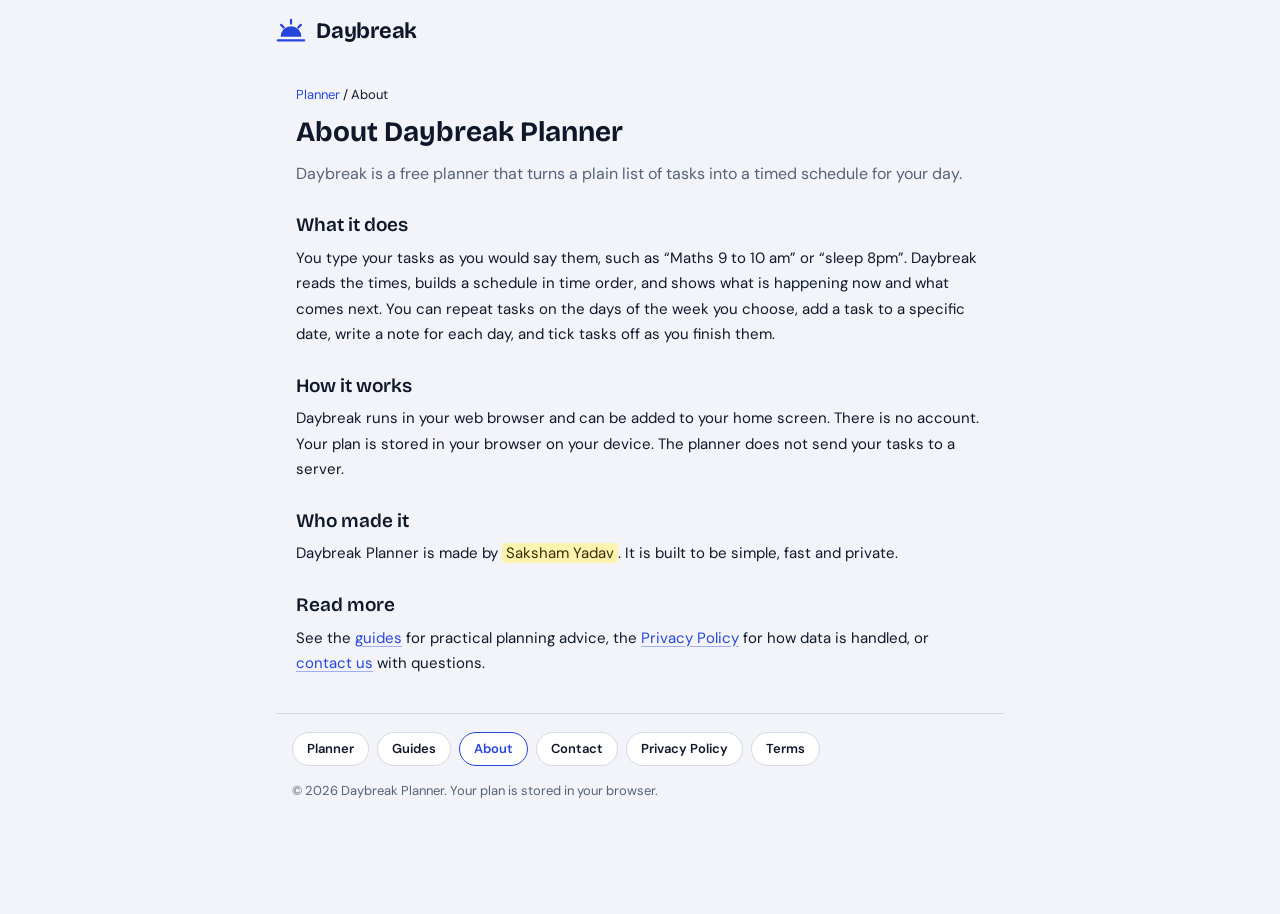
==== about.html @ 45170134 "Add files via upload" ====
<!doctype html>
<html lang="en">
<head>
<meta charset="utf-8">
<meta name="viewport" content="width=device-width,initial-scale=1,viewport-fit=cover">
<title>About · Daybreak Planner</title>
<meta name="description" content="About Daybreak Planner: a free daily planner that turns your tasks into a timed schedule with reminders.">
<meta name="robots" content="index, follow, max-image-preview:large">
<meta name="application-name" content="Daybreak">
<meta name="theme-color" content="#F2F4F9">
<link rel="canonical" href="https://saksham744-y.github.io/about.html">
<meta property="og:type" content="website">
<meta property="og:site_name" content="Daybreak Planner">
<meta property="og:title" content="About">
<meta property="og:description" content="About Daybreak Planner: a free daily planner that turns your tasks into a timed schedule with reminders.">
<meta property="og:url" content="https://saksham744-y.github.io/about.html">
<meta property="og:image" content="https://saksham744-y.github.io/icons/icon-512.png">
<meta name="twitter:card" content="summary">
<meta name="twitter:title" content="About">
<meta name="twitter:description" content="About Daybreak Planner: a free daily planner that turns your tasks into a timed schedule with reminders.">
<link rel="manifest" href="manifest.webmanifest">
<link rel="icon" href="icons/favicon.svg" type="image/svg+xml">
<link rel="apple-touch-icon" href="icons/apple-touch-icon.png">
<link rel="preconnect" href="https://fonts.googleapis.com">
<link rel="preconnect" href="https://fonts.gstatic.com" crossorigin>
<link rel="stylesheet" href="https://fonts.googleapis.com/css2?family=Bricolage+Grotesque:opsz,wght@12..96,600;12..96,700&family=DM+Sans:wght@400;500;600&family=IBM+Plex+Mono:wght@400;500&display=swap">
<script src="js/theme.js"></script>
<link rel="stylesheet" href="css/app.css">
</head>
<body>
<div class="app">
<header class="top">
  <a class="brand" href="index.html" style="text-decoration:none;color:inherit"><svg viewBox="0 0 32 32" aria-hidden="true"><path d="M5 22a11 11 0 0 1 22 0z" fill="currentColor"/><path d="M2 26h28" stroke="currentColor" stroke-width="2.4" stroke-linecap="round" fill="none"/><path d="M16 4v4M5.5 9.5l2.8 2.8M26.5 9.5l-2.8 2.8" stroke="currentColor" stroke-width="2.4" stroke-linecap="round" fill="none"/></svg><span>Daybreak</span></a>
</header>
<main class="page">
<p class="crumbs"><a href="index.html">Planner</a> / About</p>

<h1>About Daybreak Planner</h1>
<p class="lede">Daybreak is a free planner that turns a plain list of tasks into a timed schedule for your day.</p>
<h2>What it does</h2>
<p>You type your tasks as you would say them, such as “Maths 9 to 10 am” or “sleep 8pm”. Daybreak reads the times, builds a schedule in time order, and shows what is happening now and what comes next. You can repeat tasks on the days of the week you choose, add a task to a specific date, write a note for each day, and tick tasks off as you finish them.</p>
<h2>How it works</h2>
<p>Daybreak runs in your web browser and can be added to your home screen. There is no account. Your plan is stored in your browser on your device. The planner does not send your tasks to a server.</p>
<h2>Who made it</h2>
<p>Daybreak Planner is made by <span class="placeholder">Saksham Yadav</span>. It is built to be simple, fast and private.</p>
<h2>Read more</h2>
<p>See the <a href="guides.html">guides</a> for practical planning advice, the <a href="privacy-policy.html">Privacy Policy</a> for how data is handled, or <a href="contact.html">contact us</a> with questions.</p>

</main>
<footer class="sitefoot">
  <nav aria-label="Site"><a href="index.html">Planner</a><a href="guides.html">Guides</a><a href="about.html" aria-current="page">About</a><a href="contact.html">Contact</a><a href="privacy-policy.html">Privacy Policy</a><a href="terms.html">Terms</a></nav>
  <p>© 2026 Daybreak Planner. Your plan is stored in your browser.</p>
</footer>
</div>
</body>
</html>
---- css/app.css ----
/* Daybreak Planner (web). Colours come from data-mode (light/dark) plus the accent set from JS. */
:root{
  --font-display:'Bricolage Grotesque','Avenir Next','Segoe UI',system-ui,sans-serif;
  --font-body:'DM Sans','Segoe UI',system-ui,sans-serif;
  --font-mono:'IBM Plex Mono',ui-monospace,Menlo,Consolas,monospace;
  --ease:cubic-bezier(.2,.7,.2,1);
  --accent:#2646DB; --accent-soft:#E2E7FE; --accent-ink:#FFFFFF;
}
:root[data-mode="light"]{
  --bg:#F2F4F9; --surface:#FFFFFF; --surface2:#E7EBF4; --ink:#0F1729; --muted:#566178; --line:#D3D9E6;
  --warn:#9A4B06; --warn-soft:#FDEBD3; --good:#176B3A; --good-soft:#DDF3E5;
  --k-study:#2646DB; --k-class:#0C8577; --k-meal:#B9770E; --k-break:#C2377A; --k-routine:#5F6E88; --k-other:#7A55C9;
  color-scheme:light;
}
:root[data-mode="dark"]{
  --bg:#0B111F; --surface:#121A2C; --surface2:#1A2540; --ink:#E8EDF8; --muted:#98A4BD; --line:#25304A;
  --warn:#F2B45A; --warn-soft:#3A2B12; --good:#5FD18A; --good-soft:#12301F;
  --k-study:#8FA2FF; --k-class:#3CC6B7; --k-meal:#E5B04D; --k-break:#F27AB1; --k-routine:#9AA8C4; --k-other:#B9A0F5;
  color-scheme:dark;
}
*{box-sizing:border-box}
html,body{margin:0}
body{background:var(--bg);color:var(--ink);font:15px/1.5 var(--font-body);-webkit-font-smoothing:antialiased;padding-top:env(safe-area-inset-top,0px)}
button,input,select,textarea{font:inherit;color:inherit}
button{cursor:pointer}
h1,h2,h3,h4,p,ul{margin:0}
:focus-visible{outline:2px solid var(--accent);outline-offset:2px}
[hidden]{display:none!important}
.app{max-width:760px;margin-inline:auto;padding:16px 16px 84px}

/* header and tabs */
.top{display:flex;align-items:center;justify-content:space-between;gap:12px;margin-bottom:14px}
.brand{display:flex;align-items:center;gap:10px;font:700 22px/1 var(--font-display);letter-spacing:-.01em}
.brand svg{width:30px;height:30px;color:var(--accent)}
.tabs{display:flex;gap:4px;padding:4px;background:var(--surface2);border-radius:12px;margin-bottom:18px}
.tab{flex:1;border:0;background:transparent;padding:9px 12px;border-radius:9px;color:var(--muted);font-weight:500;transition:background .26s,color .26s}
.tab[aria-selected="true"]{background:var(--surface);color:var(--ink);box-shadow:0 1px 2px color-mix(in srgb,var(--ink) 16%,transparent)}

/* buttons, fields */
.btn{display:inline-flex;align-items:center;justify-content:center;gap:8px;min-height:40px;padding:0 16px;border-radius:10px;border:1px solid var(--line);background:var(--surface);font-weight:600;transition:transform .15s var(--ease),background .2s}
.btn:active{transform:scale(.97)}
.btn.primary{background:var(--accent);border-color:var(--accent);color:var(--accent-ink)}
.btn.quiet{border-color:transparent;background:transparent;color:var(--accent)}
.btn.small{min-height:34px;padding:0 12px;font-size:13px}
.btn:disabled{opacity:.5;cursor:not-allowed}
.iconbtn{min-width:38px;height:38px;padding:0 10px;border:1px solid var(--line);background:var(--surface);border-radius:10px;font-weight:600}
.inp{width:100%;min-width:0;background:var(--surface);border:1px solid var(--line);border-radius:8px;padding:8px 10px;min-height:38px}
textarea.inp{resize:vertical}
.field-label,.lbl{display:block;font-size:12px;font-weight:600;letter-spacing:.07em;text-transform:uppercase;color:var(--muted);margin:16px 0 6px}
.summary{width:100%;min-height:250px;resize:vertical;font:13px/1.55 var(--font-mono);background:var(--bg);border:1px solid var(--line);border-radius:10px;padding:12px;white-space:pre-wrap;overflow-wrap:anywhere}
.chips{display:flex;flex-wrap:wrap;gap:6px}
.dchip{min-width:44px;height:36px;padding:0 10px;border:1px solid var(--line);background:var(--surface);border-radius:9px;font-weight:500;color:var(--muted);transition:background .22s,color .22s,transform .15s var(--ease)}
.dchip:active{transform:scale(.95)}
.dchip[aria-pressed="true"]{background:var(--accent);border-color:var(--accent);color:var(--accent-ink)}
.presets{display:flex;gap:4px;margin-top:6px;flex-wrap:wrap}
.actions{display:flex;flex-wrap:wrap;gap:8px;margin-top:16px}
.hint{color:var(--muted);font-size:13.5px}
.lead{color:var(--muted);font-size:14px;margin-top:6px;max-width:60ch}
.fine{color:var(--muted);font-size:12.5px;margin-top:14px}
.callout{margin-top:12px;padding:10px 12px;border-radius:10px;font-size:13.5px}
.callout.good{background:var(--good-soft);color:var(--good)}
.callout.warn{background:var(--warn-soft);color:var(--warn)}
.prev{margin-top:18px;border-top:1px solid var(--line);padding-top:12px}
.prev h3{font:600 12px var(--font-body);letter-spacing:.07em;text-transform:uppercase;color:var(--muted);margin-bottom:6px}
.prow{display:grid;grid-template-columns:132px minmax(0,1fr);gap:2px 12px;padding:8px 0;border-bottom:1px solid var(--line);font-size:14px}
.prow .pt{font:12.5px/1.6 var(--font-mono);color:var(--muted);font-variant-numeric:tabular-nums}
.pflag{grid-column:2;color:var(--warn);font-size:12.5px}

/* chips */
.chip{display:inline-flex;align-items:center;gap:6px;font-size:12px;line-height:1;padding:5px 8px;border-radius:999px;background:var(--surface2);color:var(--ink);white-space:nowrap}
.chip i{width:8px;height:8px;border-radius:2px;background:var(--k,var(--muted));display:inline-block}
.chip.focus{background:var(--accent-soft);color:var(--accent)}
.chip.warn{background:var(--warn-soft);color:var(--warn)}
.chip.good{background:var(--good-soft);color:var(--good)}
.chip.now{background:var(--accent);color:var(--accent-ink);font-weight:600}
.k-study{--k:var(--k-study)}.k-class{--k:var(--k-class)}.k-meal{--k:var(--k-meal)}
.k-break{--k:var(--k-break)}.k-routine{--k:var(--k-routine)}.k-other{--k:var(--k-other)}

/* headers and dates */
.view{display:grid;gap:14px;min-width:0}
.main.enter{animation:enter .38s var(--ease) both}
.mh{display:flex;flex-wrap:wrap;gap:10px 16px;align-items:flex-end;justify-content:space-between}
.mh h1{font:700 26px/1.15 var(--font-display);letter-spacing:-.015em;text-wrap:balance}
.mh .sub{color:var(--muted);font-size:14px;margin-top:4px}
.nav{display:flex;gap:6px}
.dates{display:grid;grid-template-columns:repeat(7,minmax(0,1fr));gap:6px}
.datebtn{display:flex;flex-direction:column;align-items:center;gap:2px;padding:8px 2px;border:1px solid var(--line);background:var(--surface);border-radius:10px;min-width:0;transition:transform .15s var(--ease),background .25s}
.datebtn:active{transform:scale(.94)}
.datebtn .wd{font-size:11px;letter-spacing:.07em;text-transform:uppercase;color:var(--muted)}
.datebtn .dn{font:700 20px/1.1 var(--font-display)}
.datebtn .dc{font:11px var(--font-mono);color:var(--muted)}
.datebtn[aria-pressed="true"]{background:var(--ink);border-color:var(--ink);color:var(--bg)}
.datebtn[aria-pressed="true"] .wd,.datebtn[aria-pressed="true"] .dc{color:inherit;opacity:.8}
.datebtn.today:not([aria-pressed="true"]){border-color:var(--accent);box-shadow:inset 0 0 0 1px var(--accent)}
.prog{height:8px;border-radius:99px;background:var(--surface2);overflow:hidden}
.prog>span{display:block;height:100%;background:var(--accent);border-radius:99px;transition:width .5s var(--ease)}

/* task list */
.list{list-style:none;padding:0;display:grid;gap:10px}
.task{display:grid;grid-template-columns:70px minmax(0,1fr);gap:12px;align-items:start}
.tm{display:flex;flex-direction:column;font:12.5px/1.35 var(--font-mono);padding-top:14px;color:var(--muted);font-variant-numeric:tabular-nums}
.tm .a{color:var(--ink);font-weight:500}
.card{background:var(--surface);border:1px solid var(--line);border-radius:12px;padding:12px 14px;min-width:0;transition:border-color .3s,background .3s,box-shadow .3s}
.task.now .card{border-color:var(--accent);box-shadow:0 0 0 1px var(--accent)}
.task.done .card{background:color-mix(in srgb,var(--surface) 55%,var(--bg))}
.task.done h3{text-decoration:line-through;color:var(--muted)}
.task.point .card{padding-block:9px}
.row{display:flex;align-items:flex-start;gap:12px}
.chk{flex:none;width:30px;height:30px;border-radius:9px;border:2px solid var(--k);background:transparent;color:#fff;display:grid;place-items:center;padding:0;transition:background .25s,transform .15s var(--ease)}
.chk:active{transform:scale(.9)}
.chk[aria-checked="true"]{background:var(--k)}
.chk svg,.sbox svg{width:17px;height:17px;opacity:0;transition:opacity .15s}
.chk[aria-checked="true"] svg,.sbox[aria-checked="true"] svg{opacity:1}
.ck{stroke-dasharray:1;stroke-dashoffset:0}
.chk.pop{animation:pop .45s var(--ease)}
.chk.pop .ck{animation:draw .38s .08s var(--ease) both}
.ttl{flex:1;min-width:0}
.ttl h3{font:600 17px/1.25 var(--font-display);overflow-wrap:anywhere;padding-top:2px}
.meta{display:flex;flex-wrap:wrap;gap:6px;margin-top:6px;align-items:center}
.more{flex:none;border:0;background:transparent;color:var(--muted);font-size:13px;padding:4px 6px;border-radius:8px;display:flex;gap:4px;align-items:center}
.more svg{width:14px;height:14px;transition:transform .2s var(--ease)}
.more[aria-expanded="true"] svg{transform:rotate(180deg)}
.gap{padding-left:82px;color:var(--muted);font:12.5px var(--font-mono)}
.skipped{margin-left:82px;display:flex;justify-content:space-between;align-items:center;gap:12px;padding:6px 6px 6px 14px;border:1px dashed var(--line);border-radius:12px;color:var(--muted);font-size:14px}
.detail{margin-top:12px;padding-top:12px;border-top:1px dashed var(--line);display:grid;gap:14px;animation:rise .25s var(--ease) both}
.detail h4,.detail label{display:block;font:600 12px var(--font-body);letter-spacing:.07em;text-transform:uppercase;color:var(--muted);margin-bottom:6px}
.steps{list-style:none;padding:0;display:grid;gap:2px}
.step{display:flex;align-items:center;gap:10px;min-height:34px}
.step .stext{flex:1;min-width:0;overflow-wrap:anywhere}
.step.is-done .stext{text-decoration:line-through;color:var(--muted)}
.sbox{flex:none;width:24px;height:24px;border-radius:7px;border:2px solid var(--k);background:transparent;color:#fff;display:grid;place-items:center;padding:0;transition:background .25s}
.sbox[aria-checked="true"]{background:var(--k)}
.sbox svg{width:13px;height:13px}
.addstep{display:flex;gap:8px;margin-top:8px}
.rm{flex:none;border:0;background:transparent;color:var(--muted);width:32px;height:32px;border-radius:8px;font-size:20px;line-height:1}
.dact{display:flex;justify-content:flex-end}
.empty{padding:28px 18px;text-align:center;color:var(--muted);border:1px dashed var(--line);border-radius:12px;display:grid;gap:12px;justify-items:center}

/* panels and settings */
.panel{background:var(--surface);border:1px solid var(--line);border-radius:14px;padding:6px 18px;min-width:0}
.panel-h{font:600 12px var(--font-body);letter-spacing:.07em;text-transform:uppercase;color:var(--muted);margin:14px 0 4px}
.label-h{font:600 12px var(--font-body);letter-spacing:.07em;text-transform:uppercase;color:var(--muted);margin:4px 2px 0}
.stack{display:grid;gap:14px}
.srow{display:flex;align-items:center;justify-content:space-between;gap:16px;padding:14px 0;border-bottom:1px solid var(--line)}
.srow:last-child{border-bottom:0}
.srow b{display:block;font-weight:600}
.srow small{display:block;color:var(--muted);font-size:13px}
.srow .st{min-width:0}
.pick{padding:14px 0;border-bottom:1px solid var(--line);display:grid;gap:10px}
.pick:last-child{border-bottom:0}
.switch{flex:none;width:48px;height:28px;border-radius:99px;border:1px solid var(--line);background:var(--surface2);position:relative;padding:0;transition:background .25s}
.switch::after{content:"";position:absolute;top:3px;left:3px;width:20px;height:20px;border-radius:50%;background:var(--muted);transition:transform .25s var(--ease),background .25s}
.switch[aria-checked="true"]{background:var(--accent);border-color:var(--accent)}
.switch[aria-checked="true"]::after{transform:translateX(20px);background:var(--accent-ink)}
.upnext{list-style:none;padding:0}
.upnext li{display:flex;justify-content:space-between;gap:12px;padding:9px 0;border-bottom:1px solid var(--line)}
.upnext li:last-child{border-bottom:0}
.upnext .ut{font:12.5px var(--font-mono);color:var(--muted);white-space:nowrap}
.themes{display:grid;grid-template-columns:repeat(3,minmax(0,1fr));gap:10px}
.theme{border:1px solid var(--line);background:var(--surface);border-radius:14px;padding:10px;display:grid;gap:8px;justify-items:center;transition:transform .3s var(--ease),border-color .3s,background .3s}
.theme[aria-pressed="true"]{border:2px solid var(--accent);background:var(--accent-soft);transform:scale(1.03)}
.theme span{font-weight:600;font-size:13px}
.mini{width:100%;height:60px;border-radius:10px;border:1px solid var(--line);position:relative;overflow:hidden}
.mini.light{background:#F2F4F9}.mini.dark{background:#0B111F}
.mini.split{background:linear-gradient(90deg,#F2F4F9 50%,#0B111F 50%)}
.mini i{position:absolute;left:10px;height:7px;border-radius:4px;background:var(--accent)}
.mini i:nth-child(1){top:12px;width:40%;background:#9aa6c0}
.mini i:nth-child(2){top:26px;width:70%;background:#fff;height:14px;border:1px solid #D3D9E6;border-radius:5px}
.mini i:nth-child(3){top:46px;width:50%}
.swatches{display:flex;gap:12px;flex-wrap:wrap}
.swatch{width:40px;height:40px;border-radius:50%;border:3px solid transparent;padding:0;background:var(--c);transition:transform .35s var(--ease),border-color .3s;}
.swatch[aria-pressed="true"]{border-color:var(--ink);transform:scale(1.12)}
.sound-chips .dchip{min-width:0;padding:0 12px}
.install-btn{flex:none}

/* day notes line and sheet */
.drawer{position:fixed;left:0;right:0;bottom:0;height:26px;display:grid;place-items:center;cursor:grab;touch-action:none;z-index:8;user-select:none}
.grip{width:44px;height:4px;border-radius:4px;background:var(--line);transition:width .2s,background .3s}
.drawer.has-note .grip{background:var(--accent)}
.drawer:active .grip{width:60px}
.sheet{position:fixed;inset:0;background:rgba(5,9,18,.45);display:flex;align-items:flex-end;justify-content:center;opacity:0;transition:opacity .25s;z-index:20}
.sheet.show{opacity:1}
.sheet-card{background:var(--surface);width:100%;max-width:760px;border-radius:18px 18px 0 0;padding:12px 16px calc(18px + env(safe-area-inset-bottom,0px));transform:translateY(100%);transition:transform .35s var(--ease);display:grid;gap:12px}
.sheet.show .sheet-card{transform:none}
.sheet-grip{width:44px;height:4px;border-radius:4px;background:var(--line);justify-self:center}
.sheet-head{display:flex;justify-content:space-between;align-items:flex-start;gap:12px}
.sheet-head h3{font:700 19px/1.2 var(--font-display)}
.note{min-height:180px;font-size:15px;line-height:1.55}

/* toast, banners */
.toast{position:fixed;left:50%;bottom:calc(40px + env(safe-area-inset-bottom,0px));transform:translate(-50%,20px);background:var(--ink);color:var(--bg);padding:10px 14px;border-radius:12px;display:flex;gap:14px;align-items:center;opacity:0;pointer-events:none;transition:opacity .25s,transform .3s var(--ease);max-width:calc(100% - 32px);z-index:25}
.toast.show{opacity:1;transform:translate(-50%,0);pointer-events:auto}
.tbtn{background:transparent;border:0;color:inherit;font-weight:700;text-decoration:underline;padding:4px}
.banners{position:fixed;top:calc(12px + env(safe-area-inset-top,0px));left:50%;transform:translateX(-50%);width:min(460px,calc(100% - 32px));display:grid;gap:8px;z-index:21}
.alert{background:var(--ink);color:var(--bg);border-radius:14px;padding:12px 14px;display:grid;gap:10px;box-shadow:0 8px 24px color-mix(in srgb,var(--ink) 30%,transparent);animation:rise .35s var(--ease) both}
.alert b{display:block;font:600 17px/1.25 var(--font-display)}
.alert small{display:block;opacity:.85;font-size:13.5px;margin-top:2px}
.abtns{display:flex;gap:8px;justify-content:flex-end}
.abtn{background:transparent;border:1px solid color-mix(in srgb,var(--bg) 45%,transparent);color:inherit;border-radius:9px;min-height:34px;padding:0 12px;font-weight:600}
.abtn.p{background:var(--bg);color:var(--ink);border-color:var(--bg)}

/* + button and new task form */
.head-r{display:flex;align-items:center;gap:10px}
.plus{flex:none;width:46px;height:46px;border-radius:50%;border:0;background:var(--accent);color:var(--accent-ink);display:grid;place-items:center;font:400 30px/1 var(--font-body);box-shadow:0 6px 16px color-mix(in srgb,var(--accent) 35%,transparent);transition:transform .4s var(--ease),background .3s;animation:breathe 2.8s ease-in-out infinite}
.plus.open{transform:rotate(135deg);animation:none}
.plus.sm{width:40px;height:40px;font-size:24px;animation:none;box-shadow:none;margin-left:4px}
.show-row{align-items:center}
.plus:active{transform:scale(.92)}
.newtask{padding:16px;border:1px solid var(--line);border-radius:14px;background:var(--surface);display:grid;gap:12px}
.newtask h3{font:700 18px/1.2 var(--font-display)}
.grid2{display:grid;grid-template-columns:repeat(auto-fit,minmax(140px,1fr));gap:10px;align-items:end}
.grid2 .field{min-width:0}
.field{display:grid;gap:6px;min-width:0}
.field>span{font-size:12px;font-weight:600;letter-spacing:.07em;text-transform:uppercase;color:var(--muted)}
.autohint{font-size:13px;color:var(--muted)}

/* guide */
.guide{position:fixed;inset:0;background:var(--bg);z-index:30;display:grid;place-items:center;padding:20px;overflow:auto;animation:fade .3s both}
.guide-card{width:min(520px,100%);display:grid;gap:18px}
.guide-top{display:flex;justify-content:space-between;align-items:center}
.stage{height:230px;border-radius:20px;background:var(--surface);border:1px solid var(--line);display:grid;place-items:center;overflow:hidden;position:relative}
.stage>*{position:absolute}
.guide-txt{display:grid;gap:8px;min-height:120px}
.guide-txt h2{font:700 26px/1.15 var(--font-display);letter-spacing:-.015em}
.guide-txt p{color:var(--muted);font-size:15px}
.in-r{animation:sIR .4s var(--ease) both}
.in-l{animation:sIL .4s var(--ease) both}
.dots{display:flex;justify-content:center;gap:8px}
.dots button{width:9px;height:9px;border-radius:99px;border:0;background:var(--line);padding:0;transition:width .35s var(--ease),background .3s}
.dots button[aria-current="true"]{width:28px;background:var(--accent)}
.guide-nav{display:flex;justify-content:space-between;gap:10px}

/* guide illustrations */
.sun-wrap{width:200px;height:200px;bottom:-10px}
.sun{position:absolute;left:50%;bottom:30px;width:90px;height:90px;margin-left:-45px;border-radius:50%;background:var(--accent);animation:rising 2.4s var(--ease) infinite alternate}
.sea{position:absolute;left:0;right:0;bottom:0;height:60px;background:color-mix(in srgb,var(--accent) 18%,transparent)}
.typed{font:15px/1.6 var(--font-mono);padding:16px;width:86%;text-align:left;white-space:pre-wrap;color:var(--ink);top:50%;transform:translateY(-50%)}
.caret{display:inline-block;width:2px;height:16px;background:var(--accent);vertical-align:middle;animation:blink 1s steps(1) infinite}
.demo-add{display:grid;gap:8px;width:82%;top:50%;transform:translateY(-50%)}
.demo-row{height:34px;border-radius:9px;border:1px solid var(--line);background:var(--bg);display:flex;align-items:center;padding:0 10px;font-size:13px;color:var(--muted)}
.demo-plus{position:absolute;right:26px;bottom:20px;width:46px;height:46px;border-radius:50%;background:var(--accent);color:var(--accent-ink);display:grid;place-items:center;font-size:28px;animation:breathe 1.8s ease-in-out infinite}
.demo-tick{width:86%;top:50%;transform:translateY(-50%);display:grid;gap:10px}
.demo-task{display:flex;align-items:center;gap:12px;padding:12px;border:1px solid var(--line);border-radius:12px;background:var(--bg);font-weight:600}
.demo-box{width:28px;height:28px;border-radius:8px;border:2px solid var(--accent);display:grid;place-items:center;flex:none;transition:background .3s}
.demo-box svg{width:16px;height:16px;opacity:0;transition:opacity .2s}
.demo-box.on{background:var(--accent)}
.demo-box.on svg{opacity:1}
.demo-box.on svg .ck{animation:draw .4s var(--ease) both}
.demo-phone{width:150px;height:190px;border-radius:22px;border:2px solid var(--line);background:var(--bg);overflow:hidden;top:20px}
.demo-sheet{position:absolute;left:0;right:0;bottom:0;height:70%;background:var(--surface);border-radius:14px 14px 0 0;border-top:1px solid var(--line);transform:translateY(100%);animation:sheetUp 2.6s var(--ease) infinite}
.demo-line{position:absolute;left:0;right:0;bottom:0;height:26px;display:grid;place-items:center}
.demo-line .grip{background:var(--accent);animation:grab 2.6s var(--ease) infinite}
.demo-arrow{position:absolute;top:50%;left:50%;color:var(--accent);font:700 22px var(--font-display);transform:translate(-50%,-50%);animation:arrowUp 2.6s var(--ease) infinite}
.bell{width:70px;height:70px;color:var(--accent);animation:ring 2s ease-in-out infinite;transform-origin:50% 0}
.swatch-demo{display:flex;gap:10px}
.swatch-demo i{width:34px;height:34px;border-radius:50%;background:var(--c);animation:pop .5s var(--ease) both}
.swatch-demo i:nth-child(2){animation-delay:.08s}.swatch-demo i:nth-child(3){animation-delay:.16s}.swatch-demo i:nth-child(4){animation-delay:.24s}.swatch-demo i:nth-child(5){animation-delay:.32s}

/* keyframes */
@keyframes enter{from{opacity:0;transform:translateY(10px)}to{opacity:1;transform:none}}
@keyframes rise{from{opacity:0;transform:translateY(8px)}to{opacity:1;transform:none}}
@keyframes expand{from{opacity:0;transform:translateY(-6px) scaleY(.96)}to{opacity:1;transform:none}}
@keyframes fade{from{opacity:0}to{opacity:1}}
@keyframes pop{0%{transform:scale(.6)}55%{transform:scale(1.18)}100%{transform:scale(1)}}
@keyframes draw{from{stroke-dashoffset:1}to{stroke-dashoffset:0}}
@keyframes breathe{0%,100%{transform:scale(1)}50%{transform:scale(1.07)}}
@keyframes sIR{from{opacity:0;transform:translateX(34px)}to{opacity:1;transform:none}}
@keyframes sIL{from{opacity:0;transform:translateX(-34px)}to{opacity:1;transform:none}}
@keyframes rising{0%{transform:translateY(60px)}100%{transform:translateY(-10px)}}
@keyframes blink{50%{opacity:0}}
@keyframes sheetUp{0%,15%{transform:translateY(100%)}45%,75%{transform:translateY(0)}100%{transform:translateY(100%)}}
@keyframes grab{0%,15%{transform:translateY(0)}45%,75%{transform:translateY(-22px)}100%{transform:translateY(0)}}
@keyframes arrowUp{0%,10%{opacity:0;transform:translate(-50%,-30%)}35%,70%{opacity:1;transform:translate(-50%,-70%)}100%{opacity:0;transform:translate(-50%,-90%)}}
@keyframes ring{0%,100%{transform:rotate(0)}10%{transform:rotate(16deg)}20%{transform:rotate(-14deg)}30%{transform:rotate(10deg)}40%{transform:rotate(-6deg)}50%{transform:rotate(0)}}

@media (max-width:520px){
  .task{grid-template-columns:60px minmax(0,1fr);gap:8px}
  .gap,.skipped{margin-left:68px}
  .more span{display:none}
  .tab{padding:9px 6px;font-size:14px}
  .prow{grid-template-columns:1fr}.pflag{grid-column:1}
  .themes{gap:8px}
}
@media (prefers-reduced-motion:reduce){*{animation:none!important;transition:none!important}}

/* change or add one task for one date */
.de-body{display:grid;gap:12px}
.de-form{display:grid;gap:4px}
.sheet-card.de{max-height:88vh;overflow:auto}
.datepick{display:flex;flex-wrap:wrap;gap:8px;align-items:center;margin-top:8px}
.datepick .inp{flex:1 1 180px;min-width:0}
.datepick{display:grid;gap:8px;margin-top:8px}
.datepick-row{display:flex;flex-wrap:wrap;gap:8px;align-items:center}
.datepick-row .inp{flex:1 1 180px;min-width:0}
.quickadd{display:flex;flex-wrap:wrap;gap:8px;align-items:center}
.quickadd .inp{flex:1 1 110px;min-width:0}
.quickadd .quick-title{flex:2 1 180px}

/* site pages, footer, intro and the app prompt */
.intro{max-width:760px;margin:28px auto 0;padding:0 16px;color:var(--ink)}
.intro h2{font:700 22px/1.2 var(--font-display);margin:0 0 8px}
.intro h3{font:600 16px/1.3 var(--font-display);margin:18px 0 6px}
.intro p{color:var(--muted);line-height:1.6;margin:0 0 10px}
.guide-links{list-style:none;padding:0;margin:4px 0 0;display:grid;grid-template-columns:1fr 1fr;gap:10px;counter-reset:g}
.guide-links li{counter-increment:g;min-width:0}
.guide-links li:first-child{grid-column:1/-1;counter-increment:none}
.guide-links a{position:relative;display:flex;align-items:flex-start;gap:12px;height:100%;box-sizing:border-box;padding:14px 38px 14px 16px;border-radius:16px;border:1px solid var(--line);background:linear-gradient(160deg,var(--surface),var(--surface2));color:var(--ink);text-decoration:none;font-weight:600;font-size:15px;line-height:1.35;overflow:hidden;transition:transform .25s var(--ease),border-color .25s,box-shadow .25s}
.guide-links a::before{content:counter(g,decimal-leading-zero);flex:none;display:grid;place-items:center;width:34px;height:34px;border-radius:50%;background:var(--accent-soft);color:var(--accent);font:700 12px/1 var(--font-mono)}
.guide-links a::after{content:"↗";position:absolute;right:12px;top:10px;color:var(--muted);font-size:16px;transition:transform .25s var(--ease),color .25s}
.guide-links a:hover{transform:translateY(-3px);border-color:var(--accent);box-shadow:0 10px 24px color-mix(in srgb,var(--accent) 16%,transparent)}
.guide-links a:hover::after{transform:translate(2px,-2px);color:var(--accent)}
.guide-links li:first-child a{justify-content:center;padding:13px 18px;border-radius:999px;background:var(--accent);border-color:var(--accent);color:var(--accent-ink);box-shadow:0 8px 20px color-mix(in srgb,var(--accent) 30%,transparent)}
.guide-links li:first-child a::before{content:none}
.guide-links li:first-child a::after{color:var(--accent-ink);position:static;margin-left:6px}
.guide-links li:first-child a:hover{background:var(--accent);color:var(--accent-ink)}
.guide-links li:first-child a:hover::after{color:var(--accent-ink)}
.intro p a,.page p a,.page li a{color:var(--accent);text-decoration:underline;text-decoration-color:color-mix(in srgb,var(--accent) 40%,transparent);text-underline-offset:3px;transition:text-decoration-color .2s}
.intro p a:hover,.page p a:hover,.page li a:hover{text-decoration-color:var(--accent)}
.sitefoot{max-width:760px;margin:28px auto 0;padding:18px 16px 28px;border-top:1px solid var(--line);color:var(--muted);font-size:13px;line-height:1.7}
.sitefoot nav{display:flex;flex-wrap:wrap;gap:8px;margin-bottom:14px}
.sitefoot nav a{display:inline-flex;align-items:center;min-height:34px;padding:0 14px;border-radius:999px;border:1px solid var(--line);background:var(--surface);color:var(--ink);text-decoration:none;font-weight:600;font-size:13px;transition:background .2s,color .2s,border-color .2s,transform .2s var(--ease)}
.sitefoot nav a:hover{background:var(--accent);border-color:var(--accent);color:var(--accent-ink);transform:translateY(-1px)}
.sitefoot nav a:active{transform:scale(.96)}
.sitefoot nav a[aria-current="page"]{border-color:var(--accent);color:var(--accent)}
.page{max-width:720px;margin:0 auto;padding:24px 16px 8px;line-height:1.7;color:var(--ink)}
.page h1{font:700 28px/1.2 var(--font-display);margin:0 0 10px}
.page h2{font:600 19px/1.3 var(--font-display);margin:26px 0 8px}
.page p,.page li{color:var(--ink)}
.page .lede{color:var(--muted);font-size:16px}
.page .crumbs{font-size:13px;margin-bottom:10px}
.page .crumbs a{color:var(--accent);text-decoration:none}
.page .card{border:1px solid var(--line);border-radius:16px;padding:16px 18px;background:linear-gradient(160deg,var(--surface),var(--surface2));margin:14px 0;transition:transform .25s var(--ease),border-color .25s,box-shadow .25s}
.page .card:hover{transform:translateY(-2px);border-color:var(--accent);box-shadow:0 10px 24px color-mix(in srgb,var(--accent) 14%,transparent)}
.page .card a{text-decoration:none;color:var(--ink)}
.page .card a strong::after{content:"→";margin-left:6px;color:var(--accent);transition:transform .25s var(--ease);display:inline-block}
.page .card:hover a strong::after{transform:translateX(4px)}
.page .card p{margin:4px 0 0}
.appprompt h3{font:700 20px/1.2 var(--font-display);margin:0}
.appprompt-steps{padding-left:20px;margin:0;display:grid;gap:8px;line-height:1.5}
.placeholder{background:#FFF3B0;border-radius:4px;padding:0 4px;color:#3D2C00}
a.btn{text-decoration:none}

@media (max-width:480px){ .guide-links{grid-template-columns:1fr} }
@media (prefers-reduced-motion:reduce){ .guide-links a,.guide-links a::after,.sitefoot nav a,.page .card,.page .card a strong::after{transition:none} .guide-links a:hover,.sitefoot nav a:hover,.page .card:hover{transform:none} }
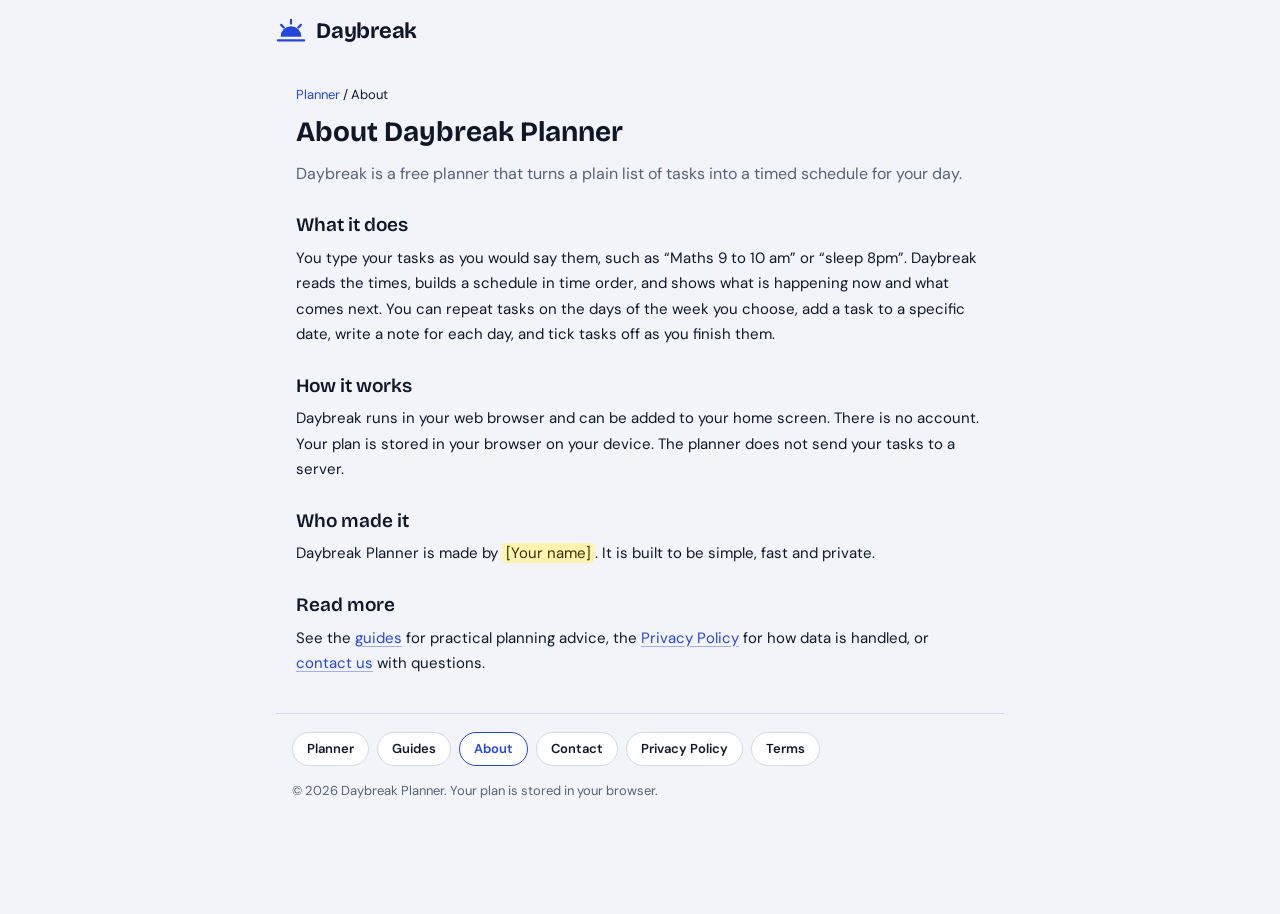
==== commit 02cc59e1: "all added" ====
--- a/about.html
+++ b/about.html
@@ -42,7 +42,7 @@
 <h2>How it works</h2>
 <p>Daybreak runs in your web browser and can be added to your home screen. There is no account. Your plan is stored in your browser on your device. The planner does not send your tasks to a server.</p>
 <h2>Who made it</h2>
-<p>Daybreak Planner is made by <span class="placeholder">Saksham Yadav</span>. It is built to be simple, fast and private.</p>
+<p>Daybreak Planner is made by <span class="placeholder">[Your name]</span>. It is built to be simple, fast and private.</p>
 <h2>Read more</h2>
 <p>See the <a href="guides.html">guides</a> for practical planning advice, the <a href="privacy-policy.html">Privacy Policy</a> for how data is handled, or <a href="contact.html">contact us</a> with questions.</p>
 
